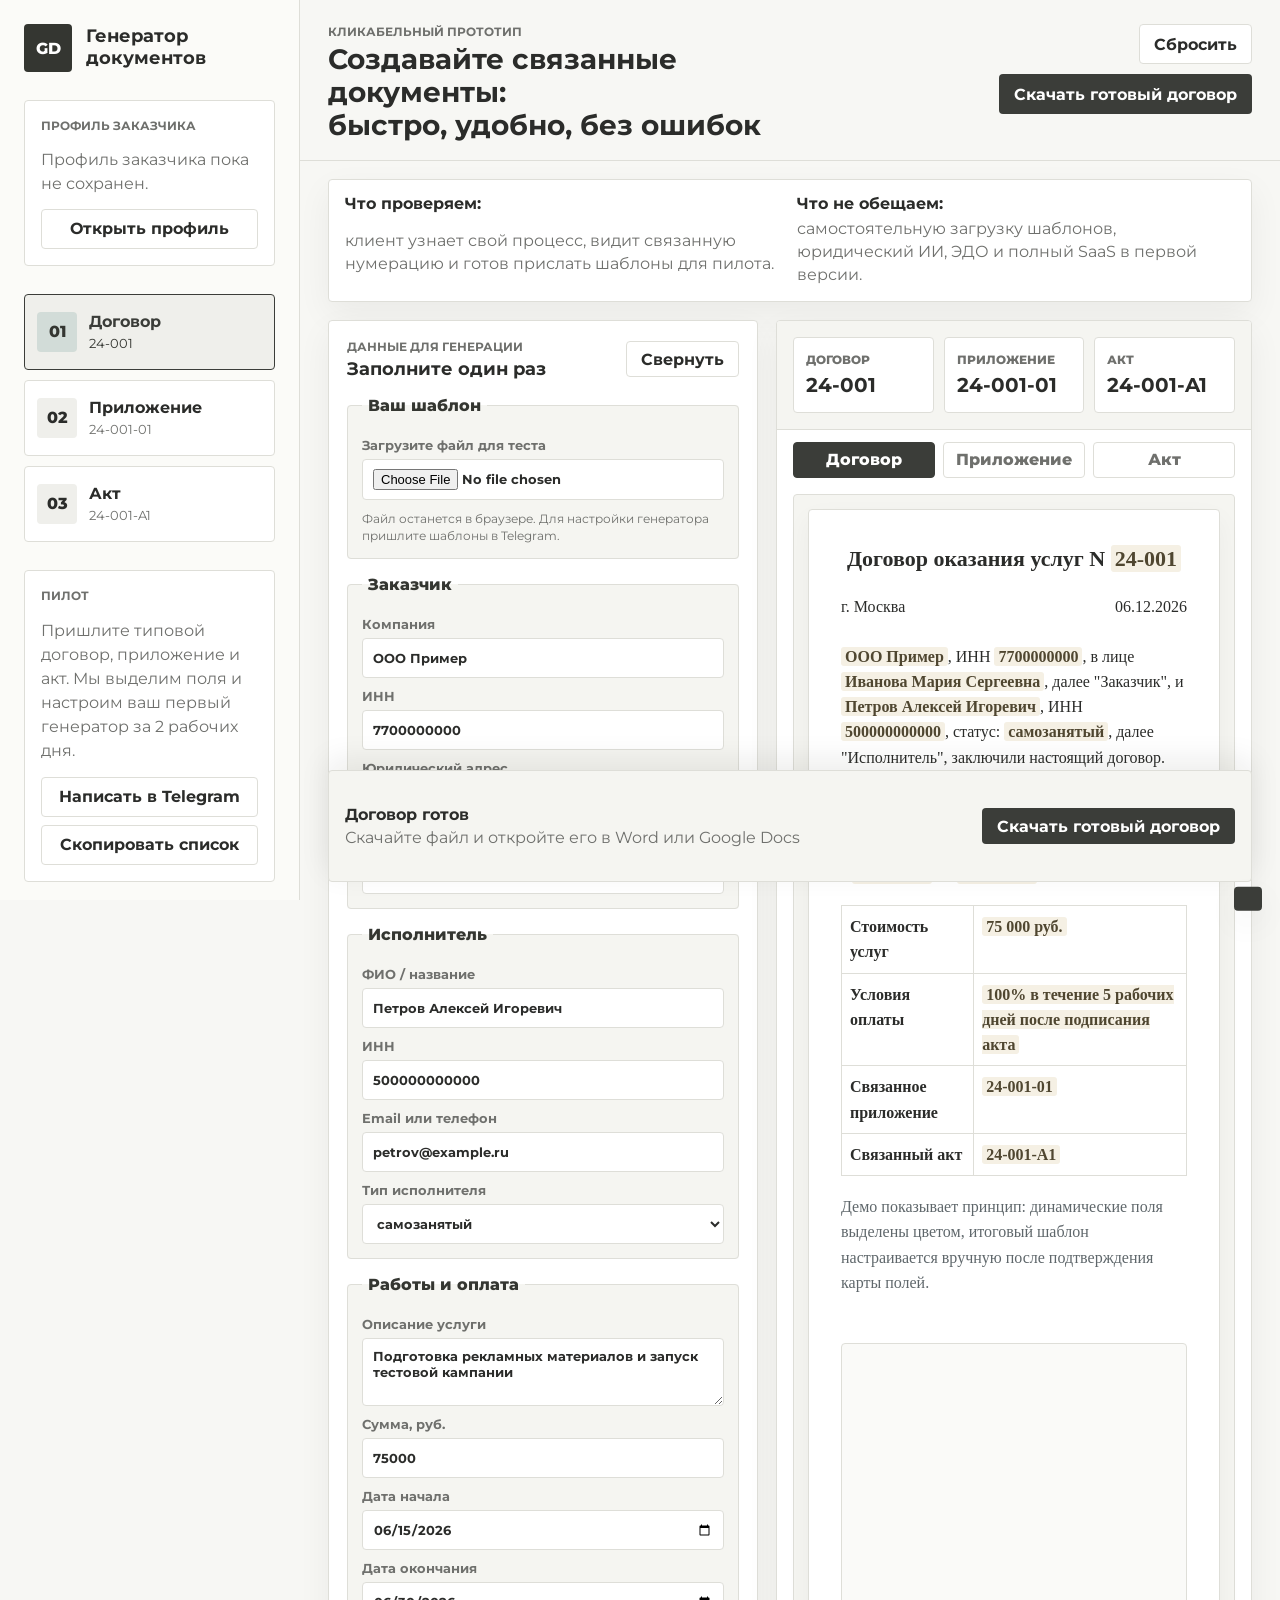
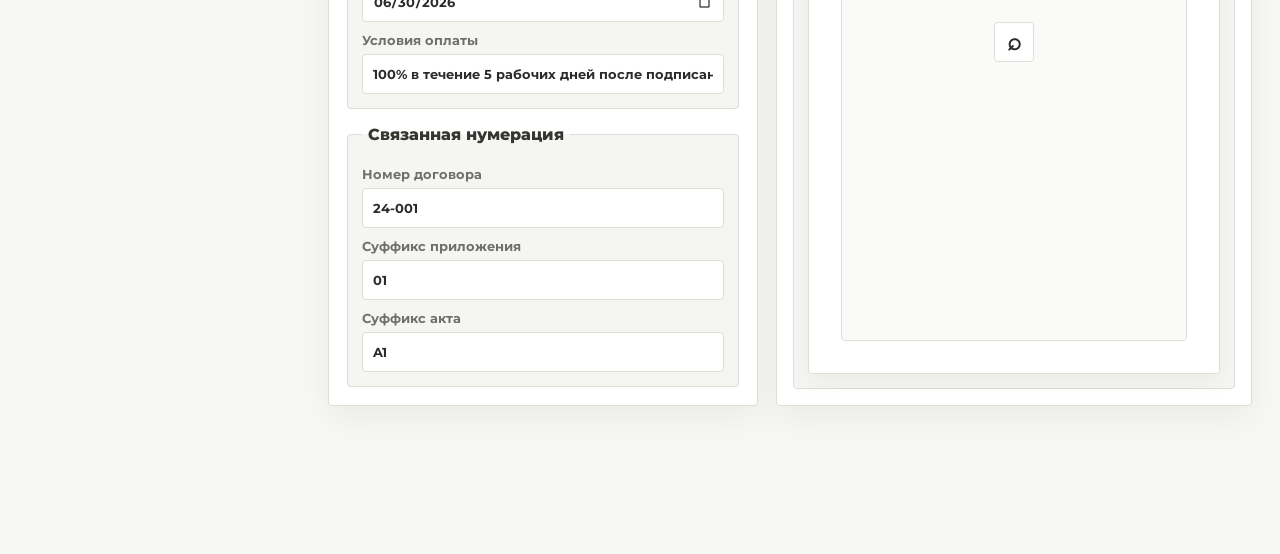
==== ru/index.html @ 4a8e48b6 "Publish DocGen demo" ====
<!doctype html>
<html lang="ru">
  <head>
    <meta charset="UTF-8" />
    <meta name="viewport" content="width=device-width, initial-scale=1.0" />
    <title>Генератор документов</title>
    <link rel="stylesheet" href="./styles.css" />
  </head>
  <body>
    <div class="app-shell">
      <aside class="sidebar" aria-label="Пакет документов">
        <div class="brand">
          <div class="brand-mark">GD</div>
          <div>
            <h1>Генератор документов</h1>
          </div>
        </div>

        <section class="customer-profile-box" aria-label="Профиль заказчика">
          <p class="eyebrow">Профиль заказчика</p>
          <p id="customerProfileStatus">
            <span class="profile-status-label">Профиль заказчика пока не сохранен.</span>
            <span class="profile-status-company"></span>
          </p>
          <button class="secondary-action" id="openCustomerProfileButton" type="button">Открыть профиль</button>
        </section>

        <nav class="package-list" aria-label="Документы пакета">
          <button class="package-item active" data-tab="contract" type="button">
            <span class="doc-icon">01</span>
            <span>
              <strong>Договор</strong>
              <small id="navContractNumber">24-001</small>
            </span>
          </button>
          <button class="package-item" data-tab="sow" type="button">
            <span class="doc-icon">02</span>
            <span>
              <strong>Приложение</strong>
              <small id="navSowNumber">24-001-01</small>
            </span>
          </button>
          <button class="package-item" data-tab="act" type="button">
            <span class="doc-icon">03</span>
            <span>
              <strong>Акт</strong>
              <small id="navActNumber">24-001-A1</small>
            </span>
          </button>
        </nav>

        <section class="pilot-box" aria-label="Следующий шаг">
          <p class="eyebrow">Пилот</p>
          <p>Пришлите типовой договор, приложение и акт. Мы выделим поля и настроим ваш первый генератор за 2 рабочих дня.</p>
          <div class="pilot-actions">
            <a class="secondary-action" href="https://t.me/dphnll" target="_blank" rel="noreferrer">Написать в Telegram</a>
            <button class="secondary-action" id="copyChecklistButton" type="button">Скопировать список</button>
          </div>
        </section>
      </aside>

      <main class="workspace">
        <header class="topbar">
          <div>
            <p class="eyebrow">Кликабельный прототип</p>
            <h2>Создавайте связанные документы:<br />быстро, удобно, без ошибок</h2>
          </div>
          <div class="topbar-actions">
            <button class="ghost-action" id="resetButton" type="button">Сбросить</button>
            <button class="primary-action" id="downloadButton" type="button">Скачать готовый документ</button>
          </div>
        </header>

        <section class="intro-band" aria-label="Суть предложения">
          <div>
            <strong>Что проверяем:</strong>
            <span>клиент узнает свой процесс, видит связанную нумерацию и готов прислать шаблоны для пилота.</span>
          </div>
          <div>
            <strong>Что не обещаем:</strong>
            <span>самостоятельную загрузку шаблонов, юридический ИИ, ЭДО и полный SaaS в первой версии.</span>
          </div>
        </section>

        <div class="content-grid">
          <section class="form-panel" aria-label="Форма генерации">
            <div class="panel-heading">
              <div>
                <p class="eyebrow">Данные для генерации</p>
                <h3>Заполните один раз</h3>
              </div>
              <button class="ghost-action compact form-toggle" id="formToggleButton" type="button" aria-expanded="true">Свернуть</button>
            </div>

            <form id="docForm">
              <fieldset>
                <legend>Ваш шаблон</legend>
                <label>
                  Загрузите файл для теста
                  <input id="templateUpload" type="file" accept=".doc,.docx,.pdf,.txt,.html" />
                </label>
                <p class="upload-note" id="templateUploadStatus">Файл останется в браузере. Для настройки генератора пришлите шаблоны в Telegram.</p>
              </fieldset>

              <fieldset>
                <legend>Заказчик</legend>
                <label>
                  Компания
                  <input name="customerName" value="ООО Пример" />
                </label>
                <label>
                  ИНН
                  <input name="customerInn" value="7700000000" />
                </label>
                <label>
                  Юридический адрес
                  <input name="customerAddress" value="Москва, ул. Новая, д. 12" />
                </label>
                <label>
                  Подписант
                  <input name="customerSigner" value="Иванова Мария Сергеевна" />
                </label>
              </fieldset>

              <fieldset>
                <legend>Исполнитель</legend>
                <label>
                  ФИО / название
                  <input name="contractorName" value="Петров Алексей Игоревич" />
                </label>
                <label>
                  ИНН
                  <input name="contractorInn" value="500000000000" />
                </label>
                <label>
                  Email или телефон
                  <input name="contractorContact" value="petrov@example.ru" />
                </label>
                <label>
                  Тип исполнителя
                  <select name="contractorType">
                    <option value="самозанятый">самозанятый</option>
                    <option value="ИП">ИП</option>
                    <option value="юрлицо">юрлицо</option>
                  </select>
                </label>
              </fieldset>

              <fieldset>
                <legend>Работы и оплата</legend>
                <label>
                  Описание услуги
                  <textarea name="serviceDescription" rows="3">Подготовка рекламных материалов и запуск тестовой кампании</textarea>
                </label>
                <label>
                  Сумма, руб.
                  <input name="amount" value="75000" inputmode="numeric" />
                </label>
                <label>
                  Дата начала
                  <input name="startDate" type="date" value="2026-06-15" />
                </label>
                <label>
                  Дата окончания
                  <input name="endDate" type="date" value="2026-06-30" />
                </label>
                <label>
                  Условия оплаты
                  <input name="paymentTerms" value="100% в течение 5 рабочих дней после подписания акта" />
                </label>
              </fieldset>

              <fieldset>
                <legend>Связанная нумерация</legend>
                <label>
                  Номер договора
                  <input name="contractNumber" value="24-001" />
                </label>
                <label>
                  Суффикс приложения
                  <input name="sowSuffix" value="01" />
                </label>
                <label>
                  Суффикс акта
                  <input name="actSuffix" value="A1" />
                </label>
              </fieldset>
            </form>
          </section>

          <section class="preview-panel" aria-label="Просмотр документов">
            <div class="linked-numbers" aria-label="Связанные номера">
              <div>
                <span>Договор</span>
                <strong id="contractNumberView">24-001</strong>
              </div>
              <div>
                <span>Приложение</span>
                <strong id="sowNumberView">24-001-01</strong>
              </div>
              <div>
                <span>Акт</span>
                <strong id="actNumberView">24-001-A1</strong>
              </div>
            </div>

            <div class="tabs" role="tablist" aria-label="Просмотр документов">
              <button class="tab active" data-tab="contract" type="button">Договор</button>
              <button class="tab" data-tab="sow" type="button">Приложение</button>
              <button class="tab" data-tab="act" type="button">Акт</button>
            </div>

            <div class="preview-frame" aria-label="Область просмотра">
              <article class="document-preview">
                <div class="document-content" id="documentPreview" aria-live="polite"></div>
                <section class="dynamic-preview-surface" aria-label="Динамический просмотр">
                  <button class="icon-action dynamic-zoom-action" id="zoomButton" type="button" aria-label="Увеличить документ" title="Увеличить документ">
                    <span aria-hidden="true">⌕</span>
                  </button>
                </section>
              </article>
            </div>

            <div class="download-strip">
              <div>
                <strong id="downloadTitle">Договор готов</strong>
                <span id="downloadMeta">Скачайте файл и откройте его в Word или Google Docs</span>
              </div>
              <button class="primary-action compact" id="downloadButtonBottom" type="button">Скачать готовый договор</button>
            </div>
          </section>
        </div>
      </main>
    </div>

    <div class="preview-modal" id="previewModal" aria-hidden="true">
      <div class="preview-modal__backdrop" id="previewModalBackdrop"></div>
      <section class="preview-modal__dialog" role="dialog" aria-modal="true" aria-labelledby="previewModalTitle">
        <header class="preview-modal__header">
          <div>
            <p class="eyebrow">Просмотр документа</p>
            <h3 id="previewModalTitle">Договор</h3>
          </div>
          <button class="icon-action" id="closeZoomButton" type="button" aria-label="Закрыть просмотр" title="Закрыть просмотр">
            <span aria-hidden="true">×</span>
          </button>
        </header>
        <article class="document-preview document-preview--zoomed" id="zoomedPreview"></article>
      </section>
    </div>

    <div class="profile-modal" id="customerProfileModal" aria-hidden="true">
      <div class="profile-modal__backdrop" id="customerProfileBackdrop"></div>
      <section class="profile-modal__dialog" role="dialog" aria-modal="true" aria-labelledby="customerProfileModalTitle">
        <header class="profile-modal__header">
          <div>
            <p class="eyebrow">Профиль заказчика</p>
            <h3 id="customerProfileModalTitle">Реквизиты для автоподстановки</h3>
          </div>
          <button class="icon-action" id="closeCustomerProfileButton" type="button" aria-label="Закрыть профиль" title="Закрыть профиль">
            <span aria-hidden="true">×</span>
          </button>
        </header>

        <form class="profile-modal__body" id="customerProfileForm">
          <label>
            Компания
            <input name="customerName" value="" />
          </label>
          <label>
            ИНН
            <input name="customerInn" value="" />
          </label>
          <label>
            ОГРН
            <input name="customerOgrn" value="" />
          </label>
          <label>
            Юридический адрес
            <input name="customerAddress" value="" />
          </label>
          <label>
            Подписант
            <input name="customerSigner" value="" />
          </label>
          <label>
            Должность подписанта
            <input name="customerSignerRole" value="" />
          </label>
          <label>
            Основание полномочий
            <input name="customerSignerBasis" value="" placeholder="Устав / доверенность / приказ" />
          </label>
          <label>
            Email или телефон
            <input name="customerContact" value="" />
          </label>
          <label class="profile-modal__wide">
            Банковские реквизиты
            <textarea name="customerBankDetails" rows="4"></textarea>
          </label>
        </form>

        <footer class="profile-modal__footer">
          <button class="ghost-action" id="newCustomerProfileButton" type="button">Создать с нуля</button>
          <button class="ghost-action" id="clearCustomerProfileButton" type="button">Очистить сохраненный</button>
          <button class="primary-action" id="saveCustomerProfileButton" type="button">Сохранить и подставить</button>
        </footer>
      </section>
    </div>

    <div class="toast" id="toast" role="status" aria-live="polite"></div>
    <script src="./app.js"></script>
  </body>
</html>
---- ru/styles.css ----
@import url("https://fonts.googleapis.com/css2?family=Montserrat:wght@400;500;600;700;800&display=swap");

:root {
  font-family: Montserrat, "Segoe UI", Arial, sans-serif;
}

:root {
  --bg: #f7f7f4;
  --panel: #ffffff;
  --ink: #2b2c2a;
  --muted: #6f706d;
  --line: #deded8;
  --accent: #3b3d39;
  --accent-strong: #343631;
  --accent-mid: #8d8e89;
  --accent-herbal: #d9dad3;
  --accent-soft: #efefeb;
  --accent-pale: #fafaf8;
  --accent-aqua: #f5f5f1;
  --amber: #7b6b45;
  --amber-soft: #f5f0e4;
  --blue: #2b2c2a;
  --blue-soft: #efefeb;
  --shadow: 0 12px 34px rgba(20, 20, 18, 0.055);
}

* {
  box-sizing: border-box;
}

body {
  margin: 0;
  min-width: 320px;
  background: var(--bg);
  color: var(--ink);
  font-family: Montserrat, "Segoe UI", Arial, sans-serif;
  letter-spacing: 0;
}

button,
input,
select,
textarea {
  font: inherit;
}

a {
  color: inherit;
  text-decoration: none;
}

button {
  cursor: pointer;
}

.app-shell {
  min-height: 100vh;
  display: grid;
  grid-template-columns: 300px minmax(0, 1fr);
}

.sidebar {
  position: sticky;
  top: 0;
  min-height: 100vh;
  height: 100vh;
  padding: 24px;
  border-right: 1px solid var(--line);
  background: #fbfbf8;
  color: var(--ink);
  display: flex;
  flex-direction: column;
  gap: 28px;
  overflow-y: auto;
}

.brand {
  display: grid;
  grid-template-columns: 48px minmax(0, 1fr);
  gap: 14px;
  align-items: center;
}

.brand-mark {
  width: 48px;
  height: 48px;
  display: grid;
  place-items: center;
  border-radius: 4px;
  background: var(--accent-strong);
  color: #ffffff;
  font-weight: 800;
}

.eyebrow {
  margin: 0 0 4px;
  color: var(--muted);
  font-size: 12px;
  font-weight: 700;
  text-transform: uppercase;
}

.sidebar .eyebrow {
  color: var(--muted);
}

h1,
h2,
h3,
p {
  margin-top: 0;
}

h1 {
  margin-bottom: 0;
  font-size: 18px;
  line-height: 1.2;
}

h2 {
  max-width: 760px;
  margin-bottom: 0;
  font-size: 28px;
  line-height: 1.18;
}

h3 {
  margin-bottom: 0;
  font-size: 18px;
}

.package-list {
  display: grid;
  gap: 10px;
}

.customer-profile-box {
  padding: 16px;
  border: 1px solid var(--line);
  border-radius: 4px;
  background: #ffffff;
  color: var(--ink);
}

.customer-profile-box p {
  margin-bottom: 14px;
  color: var(--muted);
  line-height: 1.45;
}

.package-item {
  min-height: 76px;
  padding: 12px;
  border: 1px solid var(--line);
  border-radius: 4px;
  background: #ffffff;
  color: var(--ink);
  display: grid;
  grid-template-columns: 40px minmax(0, 1fr);
  gap: 12px;
  text-align: left;
  align-items: center;
}

.package-item.active {
  border-color: var(--accent);
  background: var(--accent-soft);
  color: var(--accent);
}

.package-item.active small {
  color: var(--accent-strong);
}

.package-item.active .doc-icon {
  background: rgba(0, 83, 77, 0.12);
  color: var(--accent-strong);
}

.package-item strong,
.package-item small {
  display: block;
}

.package-item small {
  margin-top: 4px;
  color: var(--muted);
}

.doc-icon {
  width: 40px;
  height: 40px;
  display: grid;
  place-items: center;
  border-radius: 4px;
  background: var(--accent-soft);
  font-weight: 800;
}

.pilot-box {
  margin-top: auto;
  padding: 16px;
  border: 1px solid var(--line);
  border-radius: 4px;
  background: #ffffff;
  box-shadow: none;
}

.pilot-box p {
  margin-bottom: 14px;
  color: var(--muted);
  line-height: 1.5;
}

.pilot-actions {
  display: grid;
  gap: 8px;
}

.workspace {
  padding: 28px 28px 148px;
}

.topbar {
  position: sticky;
  top: 0;
  z-index: 9;
  margin: -28px -28px 18px;
  padding: 24px 28px 18px;
  background: rgba(247, 247, 244, 0.96);
  border-bottom: 1px solid var(--line);
  backdrop-filter: blur(10px);
  display: flex;
  justify-content: space-between;
  align-items: flex-start;
  gap: 20px;
}

.topbar-actions {
  display: flex;
  gap: 10px;
  flex-wrap: wrap;
  justify-content: flex-end;
}

.primary-action,
.secondary-action,
.ghost-action {
  min-height: 40px;
  padding: 0 14px;
  border-radius: 4px;
  border: 1px solid transparent;
  font-weight: 700;
  white-space: nowrap;
}

a.secondary-action {
  display: grid;
  place-items: center;
}

.primary-action {
  background: var(--accent);
  color: #fff;
}

.primary-action:hover {
  background: var(--accent-strong);
}

.secondary-action {
  width: 100%;
  border-color: var(--line);
  background: #ffffff;
  color: var(--ink);
}

.ghost-action {
  border-color: var(--line);
  background: #fff;
  color: var(--ink);
}

.compact {
  min-height: 36px;
}

.intro-band {
  margin-bottom: 18px;
  padding: 14px 16px;
  border: 1px solid var(--line);
  border-radius: 4px;
  background: #ffffff;
  display: grid;
  grid-template-columns: repeat(2, minmax(0, 1fr));
  gap: 14px;
  box-shadow: var(--shadow);
}

.intro-band div {
  display: grid;
  gap: 4px;
}

.intro-band span {
  color: var(--muted);
  line-height: 1.45;
}

.content-grid {
  display: grid;
  grid-template-columns: minmax(360px, 430px) minmax(0, 1fr);
  gap: 18px;
  align-items: stretch;
}

.form-panel,
.preview-panel {
  border: 1px solid var(--line);
  border-radius: 4px;
  background: var(--panel);
  box-shadow: var(--shadow);
}

.form-panel {
  padding: 18px;
}

.panel-heading {
  margin-bottom: 16px;
  display: flex;
  justify-content: space-between;
  gap: 12px;
  align-items: center;
}

.form-panel.form-collapsed form {
  display: none;
}

form {
  display: grid;
  gap: 16px;
}

fieldset {
  min-width: 0;
  margin: 0;
  padding: 14px;
  border: 1px solid var(--line);
  border-radius: 4px;
  background: var(--accent-aqua);
  display: grid;
  gap: 10px;
}

legend {
  padding: 0 6px;
  margin-bottom: 8px;
  color: var(--accent-strong);
  font-weight: 800;
}

label {
  display: grid;
  gap: 6px;
  color: var(--muted);
  font-size: 13px;
  font-weight: 700;
}

input,
select,
textarea {
  width: 100%;
  min-height: 40px;
  border: 1px solid var(--line);
  border-radius: 4px;
  background: #fff;
  color: var(--ink);
  padding: 9px 10px;
  outline: none;
}

textarea {
  resize: vertical;
}

.upload-note {
  margin-bottom: 0;
  color: var(--muted);
  font-size: 12px;
  line-height: 1.45;
}

input:focus,
select:focus,
textarea:focus {
  border-color: var(--accent);
  box-shadow: 0 0 0 3px rgba(20, 20, 18, 0.08);
}

.preview-panel {
  overflow: hidden;
  min-height: calc(100vh - 178px);
  display: flex;
  flex-direction: column;
  background: #fff;
}

.linked-numbers {
  padding: 16px;
  display: grid;
  grid-template-columns: repeat(3, minmax(0, 1fr));
  gap: 10px;
  background: var(--accent-aqua);
  border-bottom: 1px solid var(--line);
}

.linked-numbers div {
  min-height: 76px;
  padding: 12px;
  border: 1px solid var(--line);
  border-radius: 4px;
  background: #ffffff;
  display: grid;
  align-content: center;
  gap: 6px;
}

.linked-numbers span {
  color: var(--muted);
  font-size: 12px;
  font-weight: 800;
  text-transform: uppercase;
}

.linked-numbers strong {
  font-size: 20px;
  overflow-wrap: anywhere;
}

.tabs {
  padding: 12px 16px 0;
  display: grid;
  grid-template-columns: repeat(3, minmax(0, 1fr));
  gap: 8px;
}

.tab {
  min-height: 36px;
  padding: 0 12px;
  border: 1px solid var(--line);
  border-radius: 4px;
  background: #fff;
  color: var(--muted);
  font-weight: 800;
}

.tab.active {
  border-color: var(--accent);
  background: var(--accent);
  color: #ffffff;
}

.preview-frame {
  margin: 16px;
  min-height: 620px;
  flex: 1;
  padding: 14px;
  border: 1px solid var(--line);
  border-radius: 4px;
  background: var(--accent-aqua);
  display: flex;
}

.document-preview {
  flex: 1;
  padding: 32px;
  border: 1px solid var(--line);
  border-radius: 4px;
  background: #fff;
  color: #2b2c2a;
  display: flex;
  flex-direction: column;
  font-family: "Times New Roman", Times, serif;
  line-height: 1.58;
  box-shadow: 0 10px 26px rgba(20, 20, 18, 0.045);
}

.document-content {
  min-width: 0;
}

.document-preview h3 {
  margin: 0 0 18px;
  text-align: center;
  font-size: 22px;
}

.document-preview .doc-meta {
  display: flex;
  justify-content: space-between;
  gap: 18px;
  margin-bottom: 24px;
}

.document-preview .muted-line {
  color: #5f676b;
}

.document-preview table {
  width: 100%;
  border-collapse: collapse;
  margin: 18px 0;
}

.document-preview th,
.document-preview td {
  border: 1px solid var(--line);
  padding: 8px;
  text-align: left;
  vertical-align: top;
}

.field-token {
  background: var(--amber-soft);
  color: #4f4630;
  border-radius: 3px;
  padding: 1px 4px;
  font-weight: 700;
}

.dynamic-preview-surface {
  min-height: 300px;
  flex: 1;
  margin-top: 32px;
  border: 1px solid var(--line);
  border-radius: 4px;
  background: var(--accent-pale);
  display: grid;
  place-items: center;
}

.dynamic-zoom-action {
  width: 52px;
  height: 52px;
  font-size: 28px;
}

.download-strip {
  min-height: 112px;
  margin: 0;
  position: fixed;
  right: 28px;
  bottom: 18px;
  left: 328px;
  z-index: 18;
  padding: 16px;
  border: 1px solid var(--line);
  border-radius: 4px;
  display: grid;
  grid-template-columns: minmax(0, 1fr) auto;
  gap: 14px;
  align-items: center;
  background: var(--accent-aqua);
  box-shadow: 0 -10px 30px rgba(20, 20, 18, 0.08);
}

.icon-action {
  width: 40px;
  height: 40px;
  padding: 0;
  border: 1px solid var(--line);
  border-radius: 4px;
  background: #fff;
  color: var(--ink);
  display: grid;
  place-items: center;
  font-size: 24px;
  font-weight: 800;
  line-height: 1;
}

.icon-action:hover {
  border-color: var(--accent);
  color: var(--accent);
}

.download-strip strong,
.download-strip span {
  display: block;
}

.download-strip span {
  margin-top: 4px;
  color: var(--muted);
}

.download-strip > .primary-action {
  justify-self: end;
}

.toast {
  position: fixed;
  right: 18px;
  bottom: 18px;
  max-width: 360px;
  padding: 12px 14px;
  border-radius: 4px;
  background: var(--accent);
  color: #fff;
  box-shadow: var(--shadow);
  transform: translateY(120%);
  transition: transform 160ms ease;
  z-index: 20;
}

.toast.visible {
  transform: translateY(0);
}

.preview-modal {
  position: fixed;
  inset: 0;
  z-index: 50;
  display: none;
  padding: 28px;
}

.profile-modal {
  position: fixed;
  inset: 0;
  z-index: 50;
  display: none;
  padding: 28px;
}

.preview-modal.open {
  display: grid;
  place-items: center;
}

.profile-modal.open {
  display: grid;
  place-items: center;
}

.preview-modal__backdrop {
  position: absolute;
  inset: 0;
  background: rgba(20, 20, 18, 0.5);
}

.profile-modal__backdrop {
  position: absolute;
  inset: 0;
  background: rgba(20, 20, 18, 0.5);
}

.preview-modal__dialog {
  position: relative;
  width: min(980px, calc(100vw - 56px));
  max-height: calc(100vh - 56px);
  border-radius: 4px;
  background: var(--panel);
  box-shadow: 0 28px 80px rgba(0, 0, 0, 0.22);
  overflow: hidden;
  display: grid;
  grid-template-rows: auto minmax(0, 1fr);
}

.profile-modal__dialog {
  position: relative;
  width: min(820px, calc(100vw - 56px));
  max-height: calc(100vh - 56px);
  border-radius: 4px;
  background: var(--panel);
  box-shadow: 0 28px 80px rgba(0, 0, 0, 0.22);
  overflow: hidden;
  display: grid;
  grid-template-rows: auto minmax(0, 1fr) auto;
}

.preview-modal__header {
  min-height: 72px;
  padding: 14px 18px;
  border-bottom: 1px solid var(--line);
  display: flex;
  justify-content: space-between;
  gap: 18px;
  align-items: center;
  background: var(--accent-aqua);
}

.profile-modal__header {
  min-height: 72px;
  padding: 14px 18px;
  border-bottom: 1px solid var(--line);
  display: flex;
  justify-content: space-between;
  gap: 18px;
  align-items: center;
  background: var(--accent-aqua);
}

.preview-modal__header h3 {
  margin: 0;
}

.profile-modal__header h3 {
  margin: 0;
}

.profile-modal__body {
  padding: 18px;
  overflow: auto;
  display: grid;
  grid-template-columns: repeat(2, minmax(0, 1fr));
  gap: 14px;
}

.profile-modal__wide {
  grid-column: 1 / -1;
}

.profile-modal__footer {
  padding: 14px 18px;
  border-top: 1px solid var(--line);
  display: flex;
  justify-content: flex-end;
  gap: 10px;
  background: var(--accent-aqua);
}

.document-preview--zoomed {
  margin: 0;
  min-height: 0;
  max-height: calc(100vh - 128px);
  overflow: auto;
  border: 0;
  border-radius: 0;
  padding: 44px;
  font-size: 18px;
}

@media (max-width: 1100px) {
  .app-shell {
    grid-template-columns: 1fr;
  }

  .sidebar {
    position: static;
    min-height: auto;
    height: auto;
    padding: 18px;
    gap: 16px;
    overflow: visible;
  }

  .brand {
    grid-template-columns: 40px minmax(0, 1fr);
  }

  .brand-mark {
    width: 40px;
    height: 40px;
  }

  .customer-profile-box,
  .pilot-box {
    padding: 12px;
  }

  .package-list {
    grid-template-columns: repeat(3, minmax(0, 1fr));
  }

  .package-item {
    min-height: 64px;
    grid-template-columns: 32px minmax(0, 1fr);
    gap: 8px;
    padding: 10px;
  }

  .doc-icon {
    width: 32px;
    height: 32px;
    font-size: 12px;
  }

  .pilot-box {
    margin-top: 0;
    box-shadow: none;
  }

  .topbar {
    position: static;
    margin: -28px -28px 18px;
  }

  .download-strip {
    right: 18px;
    left: 18px;
  }

  .content-grid {
    grid-template-columns: 1fr;
  }
}

@media (max-width: 760px) {
  .app-shell {
    padding-top: 0;
    padding-bottom: 132px;
  }

  .workspace,
  .sidebar {
    padding: 16px;
  }

  .sidebar {
    padding-top: 80px;
  }

  .customer-profile-box {
    position: fixed;
    top: 0;
    right: 0;
    left: 0;
    z-index: 40;
    min-height: 64px;
    padding: 10px 12px;
    border-width: 0 0 1px;
    border-radius: 0;
    display: grid;
    grid-template-columns: minmax(0, 1fr) auto;
    gap: 12px;
    align-items: center;
    background: #ffffff;
    color: var(--ink);
    box-shadow: 0 10px 28px rgba(20, 20, 18, 0.08);
  }

  .customer-profile-box .eyebrow {
    display: none;
  }

  .customer-profile-box p {
    margin: 0;
    font-size: 13px;
    line-height: 1.25;
    overflow-wrap: anywhere;
  }

  .profile-status-label {
    display: block;
    color: var(--muted);
  }

  .profile-status-company {
    display: block;
    color: var(--ink);
    font-weight: 700;
    overflow-wrap: normal;
  }

  .customer-profile-box .secondary-action {
    width: auto;
    min-height: 36px;
    padding: 0 12px;
    border-color: var(--accent);
    background: var(--accent);
    color: #ffffff;
  }

  .topbar {
    margin: -16px -16px 16px;
    padding: 16px;
    display: grid;
  }

  h2 {
    font-size: 22px;
  }

  h1 {
    font-size: 16px;
  }

  .package-list {
    grid-template-columns: repeat(3, minmax(0, 1fr));
    gap: 8px;
  }

  .package-item {
    min-height: 44px;
    padding: 8px;
    display: grid;
    grid-template-columns: 1fr;
    justify-items: center;
    text-align: center;
  }

  .package-item .doc-icon,
  .package-item small {
    display: none;
  }

  .package-item strong {
    font-size: 12px;
    line-height: 1.15;
  }

  .pilot-box p,
  .customer-profile-box p {
    margin-bottom: 10px;
  }

  .intro-band {
    padding: 12px;
  }

  .download-strip {
    display: grid;
    grid-template-columns: 1fr;
    min-height: auto;
    margin: 0;
    padding: 12px;
    position: fixed;
    right: 0;
    bottom: 0;
    left: 0;
    z-index: 18;
    border-width: 1px 0 0;
    border-radius: 4px 4px 0 0;
    box-shadow: 0 -12px 28px rgba(20, 20, 18, 0.1);
  }

  .topbar-actions {
    justify-content: stretch;
  }

  .topbar-actions button,
  .download-strip button {
    width: 100%;
  }

  .intro-band,
  .linked-numbers {
    grid-template-columns: 1fr;
  }

  .document-preview {
    padding: 18px;
    min-height: auto;
  }

  .preview-frame {
    margin: 12px;
    padding: 10px;
    min-height: 420px;
  }

  .dynamic-preview-surface {
    min-height: 180px;
    margin-top: 20px;
  }

  .preview-panel {
    min-height: auto;
  }

  .panel-heading {
    align-items: center;
  }

  .form-toggle {
    display: inline-flex;
    align-items: center;
  }

  .document-preview .doc-meta {
    display: grid;
  }

  .preview-modal,
  .profile-modal {
    padding: 12px;
  }

  .preview-modal__dialog,
  .profile-modal__dialog {
    width: calc(100vw - 24px);
    max-height: calc(100vh - 24px);
  }

  .profile-modal__body {
    grid-template-columns: 1fr;
  }

  .profile-modal__footer {
    display: grid;
  }

  .document-preview--zoomed {
    max-height: calc(100vh - 96px);
    padding: 22px;
    font-size: 16px;
  }
}
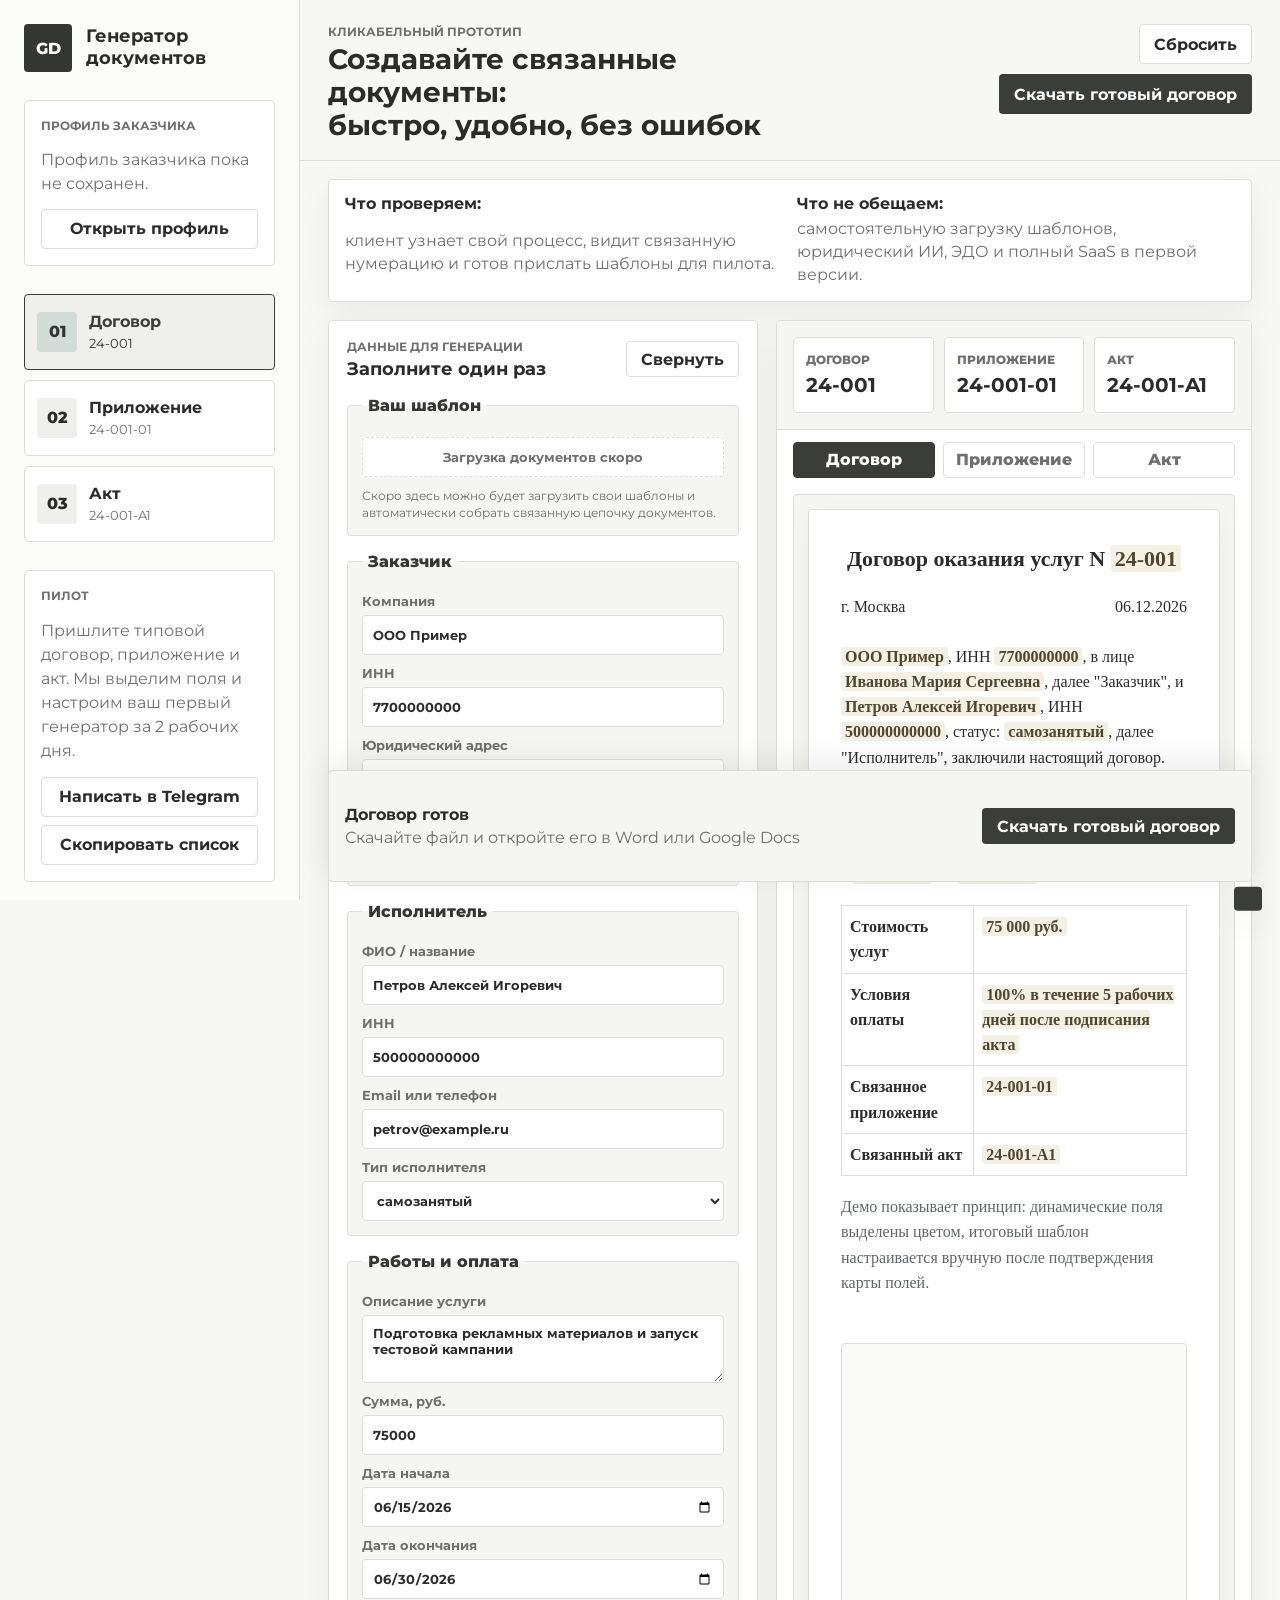
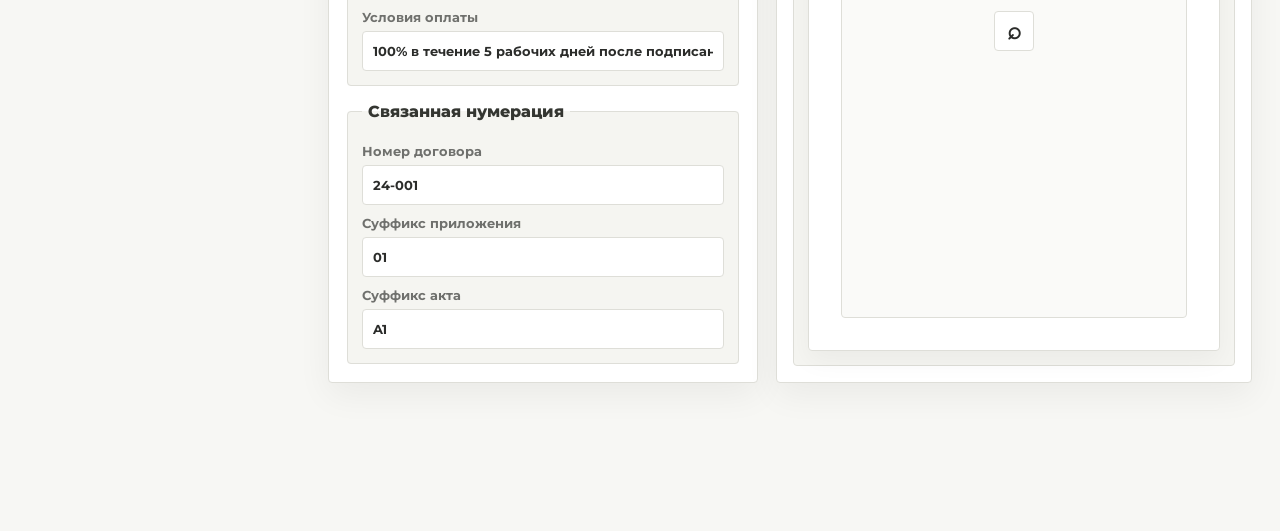
==== commit 3dccffed: "Show template upload as coming soon" ====
--- a/ru/index.html
+++ b/ru/index.html
@@ -95,11 +95,8 @@
             <form id="docForm">
               <fieldset>
                 <legend>Ваш шаблон</legend>
-                <label>
-                  Загрузите файл для теста
-                  <input id="templateUpload" type="file" accept=".doc,.docx,.pdf,.txt,.html" />
-                </label>
-                <p class="upload-note" id="templateUploadStatus">Файл останется в браузере. Для настройки генератора пришлите шаблоны в Telegram.</p>
+                <div class="coming-soon-control" aria-disabled="true">Загрузка документов скоро</div>
+                <p class="upload-note">Скоро здесь можно будет загрузить свои шаблоны и автоматически собрать связанную цепочку документов.</p>
               </fieldset>
 
               <fieldset>
--- a/ru/styles.css
+++ b/ru/styles.css
@@ -393,6 +393,20 @@
   line-height: 1.45;
 }
 
+.coming-soon-control {
+  min-height: 40px;
+  padding: 10px 12px;
+  border: 1px dashed var(--line);
+  border-radius: 4px;
+  background: #ffffff;
+  color: var(--muted);
+  display: grid;
+  place-items: center;
+  font-size: 13px;
+  font-weight: 700;
+  cursor: not-allowed;
+}
+
 input:focus,
 select:focus,
 textarea:focus {
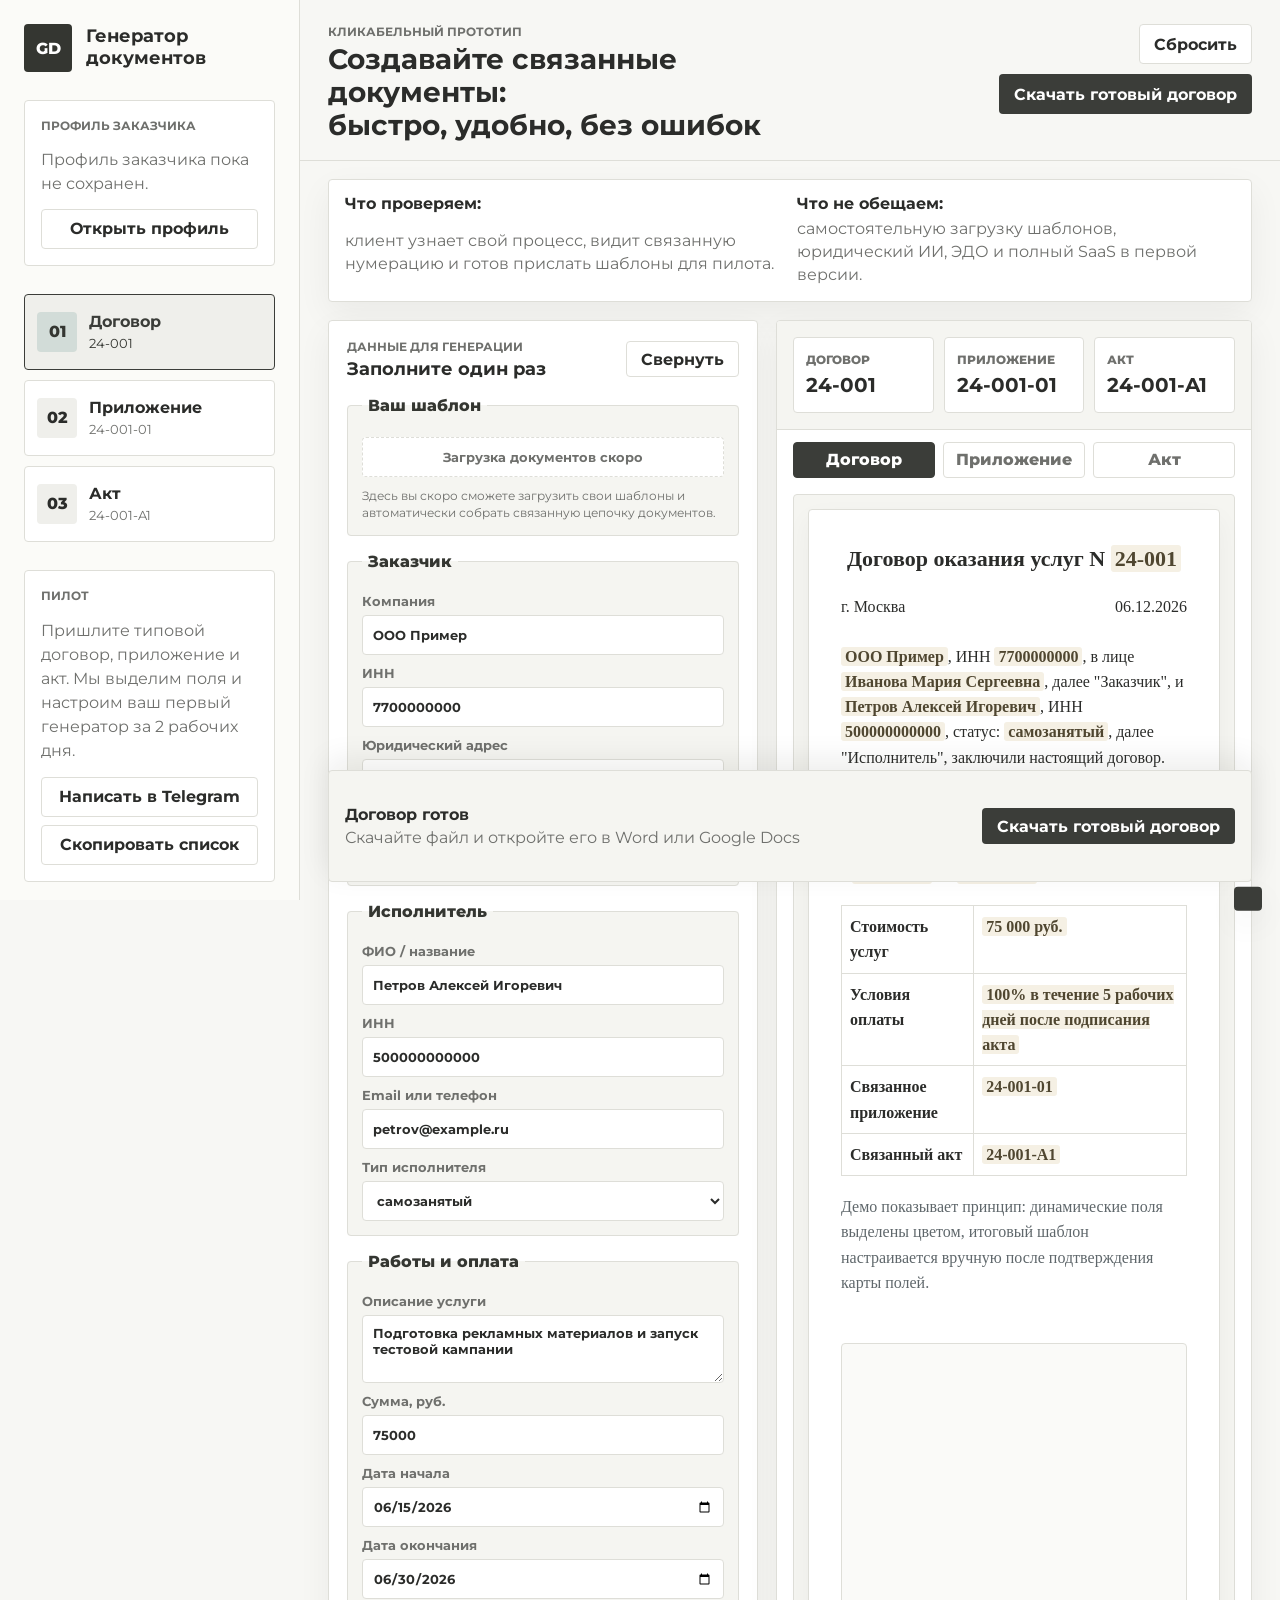
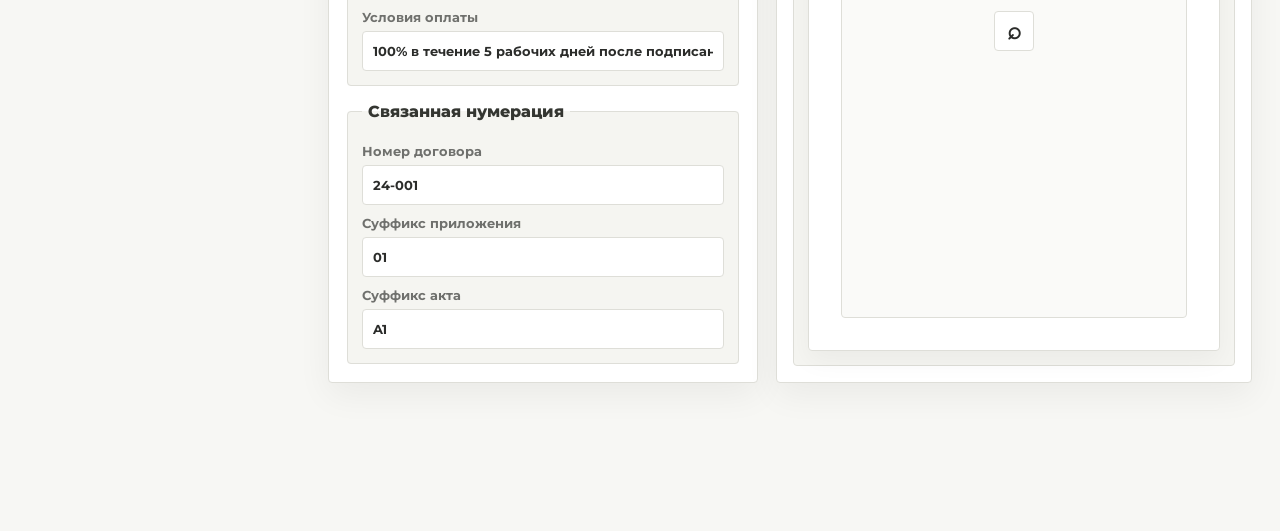
==== commit dbabc80c: "Refine upload coming soon copy" ====
--- a/ru/index.html
+++ b/ru/index.html
@@ -96,7 +96,7 @@
               <fieldset>
                 <legend>Ваш шаблон</legend>
                 <div class="coming-soon-control" aria-disabled="true">Загрузка документов скоро</div>
-                <p class="upload-note">Скоро здесь можно будет загрузить свои шаблоны и автоматически собрать связанную цепочку документов.</p>
+                <p class="upload-note">Здесь вы скоро сможете загрузить свои шаблоны и автоматически собрать связанную цепочку документов.</p>
               </fieldset>
 
               <fieldset>
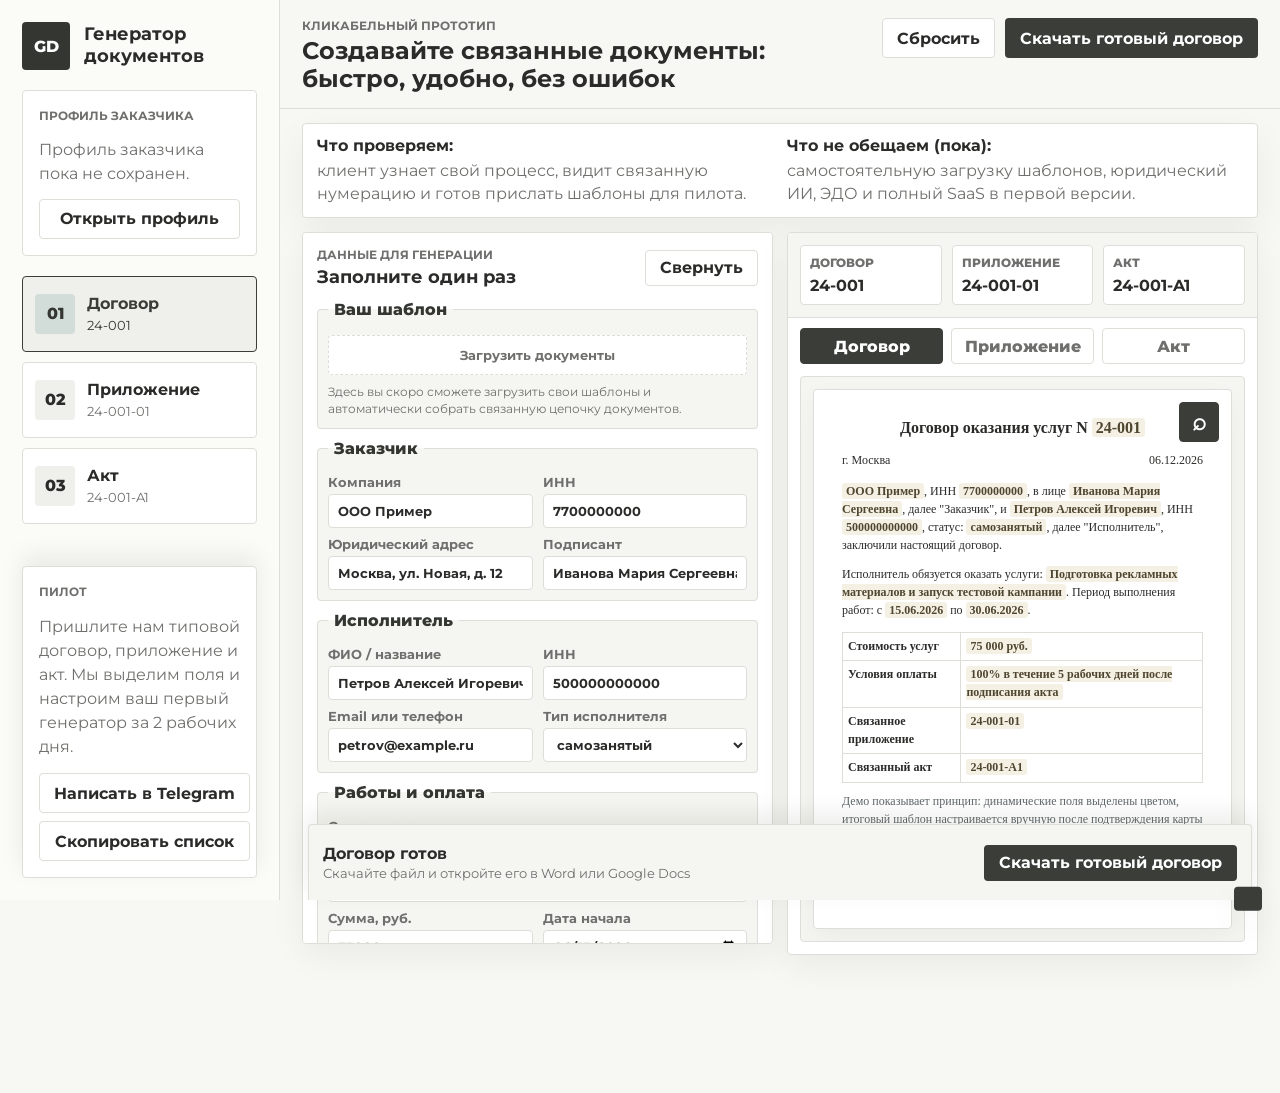
==== commit 2f97f2ba: "Compact published demo layout" ====
--- a/ru/index.html
+++ b/ru/index.html
@@ -51,7 +51,7 @@
 
         <section class="pilot-box" aria-label="Следующий шаг">
           <p class="eyebrow">Пилот</p>
-          <p>Пришлите типовой договор, приложение и акт. Мы выделим поля и настроим ваш первый генератор за 2 рабочих дня.</p>
+          <p>Пришлите нам типовой договор, приложение и акт. Мы выделим поля и настроим ваш первый генератор за 2 рабочих дня.</p>
           <div class="pilot-actions">
             <a class="secondary-action" href="https://t.me/dphnll" target="_blank" rel="noreferrer">Написать в Telegram</a>
             <button class="secondary-action" id="copyChecklistButton" type="button">Скопировать список</button>
@@ -77,7 +77,7 @@
             <span>клиент узнает свой процесс, видит связанную нумерацию и готов прислать шаблоны для пилота.</span>
           </div>
           <div>
-            <strong>Что не обещаем:</strong>
+            <strong>Что не обещаем (пока):</strong>
             <span>самостоятельную загрузку шаблонов, юридический ИИ, ЭДО и полный SaaS в первой версии.</span>
           </div>
         </section>
@@ -95,7 +95,7 @@
             <form id="docForm">
               <fieldset>
                 <legend>Ваш шаблон</legend>
-                <div class="coming-soon-control" aria-disabled="true">Загрузка документов скоро</div>
+                <div class="coming-soon-control" aria-disabled="true">Загрузить документы</div>
                 <p class="upload-note">Здесь вы скоро сможете загрузить свои шаблоны и автоматически собрать связанную цепочку документов.</p>
               </fieldset>
 
@@ -145,7 +145,7 @@
 
               <fieldset>
                 <legend>Работы и оплата</legend>
-                <label>
+                <label class="field-wide">
                   Описание услуги
                   <textarea name="serviceDescription" rows="3">Подготовка рекламных материалов и запуск тестовой кампании</textarea>
                 </label>
@@ -209,12 +209,10 @@
 
             <div class="preview-frame" aria-label="Область просмотра">
               <article class="document-preview">
+                <button class="icon-action dynamic-zoom-action" id="zoomButton" type="button" aria-label="Увеличить документ" title="Увеличить документ">
+                  <span aria-hidden="true">⌕</span>
+                </button>
                 <div class="document-content" id="documentPreview" aria-live="polite"></div>
-                <section class="dynamic-preview-surface" aria-label="Динамический просмотр">
-                  <button class="icon-action dynamic-zoom-action" id="zoomButton" type="button" aria-label="Увеличить документ" title="Увеличить документ">
-                    <span aria-hidden="true">⌕</span>
-                  </button>
-                </section>
               </article>
             </div>
 
--- a/ru/styles.css
+++ b/ru/styles.css
@@ -56,7 +56,7 @@
 .app-shell {
   min-height: 100vh;
   display: grid;
-  grid-template-columns: 300px minmax(0, 1fr);
+  grid-template-columns: 280px minmax(0, 1fr);
 }
 
 .sidebar {
@@ -64,13 +64,13 @@
   top: 0;
   min-height: 100vh;
   height: 100vh;
-  padding: 24px;
+  padding: 22px;
   border-right: 1px solid var(--line);
   background: #fbfbf8;
   color: var(--ink);
   display: flex;
   flex-direction: column;
-  gap: 28px;
+  gap: 20px;
   overflow-y: auto;
 }
 
@@ -120,7 +120,7 @@
 h2 {
   max-width: 760px;
   margin-bottom: 0;
-  font-size: 28px;
+  font-size: 24px;
   line-height: 1.18;
 }
 
@@ -203,7 +203,7 @@
   border: 1px solid var(--line);
   border-radius: 4px;
   background: #ffffff;
-  box-shadow: none;
+  box-shadow: 0 -10px 24px rgba(20, 20, 18, 0.08);
 }
 
 .pilot-box p {
@@ -218,15 +218,15 @@
 }
 
 .workspace {
-  padding: 28px 28px 148px;
+  padding: 22px 22px 138px;
 }
 
 .topbar {
   position: sticky;
   top: 0;
   z-index: 9;
-  margin: -28px -28px 18px;
-  padding: 24px 28px 18px;
+  margin: -22px -22px 14px;
+  padding: 18px 22px 14px;
   background: rgba(247, 247, 244, 0.96);
   border-bottom: 1px solid var(--line);
   backdrop-filter: blur(10px);
@@ -286,8 +286,8 @@
 }
 
 .intro-band {
-  margin-bottom: 18px;
-  padding: 14px 16px;
+  margin-bottom: 14px;
+  padding: 12px 14px;
   border: 1px solid var(--line);
   border-radius: 4px;
   background: #ffffff;
@@ -309,8 +309,8 @@
 
 .content-grid {
   display: grid;
-  grid-template-columns: minmax(360px, 430px) minmax(0, 1fr);
-  gap: 18px;
+  grid-template-columns: repeat(2, minmax(0, 1fr));
+  gap: 14px;
   align-items: stretch;
 }
 
@@ -323,11 +323,13 @@
 }
 
 .form-panel {
-  padding: 18px;
+  max-height: calc(100vh - 188px);
+  padding: 14px;
+  overflow: auto;
 }
 
 .panel-heading {
-  margin-bottom: 16px;
+  margin-bottom: 12px;
   display: flex;
   justify-content: space-between;
   gap: 12px;
@@ -340,45 +342,50 @@
 
 form {
   display: grid;
-  gap: 16px;
+  gap: 10px;
 }
 
 fieldset {
   min-width: 0;
   margin: 0;
-  padding: 14px;
+  padding: 10px;
   border: 1px solid var(--line);
   border-radius: 4px;
   background: var(--accent-aqua);
   display: grid;
-  gap: 10px;
+  grid-template-columns: repeat(2, minmax(0, 1fr));
+  gap: 8px 10px;
 }
 
 legend {
   padding: 0 6px;
-  margin-bottom: 8px;
+  margin-bottom: 6px;
   color: var(--accent-strong);
   font-weight: 800;
 }
 
 label {
   display: grid;
-  gap: 6px;
+  gap: 4px;
   color: var(--muted);
   font-size: 13px;
   font-weight: 700;
+}
+
+.field-wide {
+  grid-column: 1 / -1;
 }
 
 input,
 select,
 textarea {
   width: 100%;
-  min-height: 40px;
+  min-height: 34px;
   border: 1px solid var(--line);
   border-radius: 4px;
   background: #fff;
   color: var(--ink);
-  padding: 9px 10px;
+  padding: 7px 9px;
   outline: none;
 }
 
@@ -387,6 +394,7 @@
 }
 
 .upload-note {
+  grid-column: 1 / -1;
   margin-bottom: 0;
   color: var(--muted);
   font-size: 12px;
@@ -394,6 +402,7 @@
 }
 
 .coming-soon-control {
+  grid-column: 1 / -1;
   min-height: 40px;
   padding: 10px 12px;
   border: 1px dashed var(--line);
@@ -416,14 +425,14 @@
 
 .preview-panel {
   overflow: hidden;
-  min-height: calc(100vh - 178px);
+  min-height: calc(100vh - 188px);
   display: flex;
   flex-direction: column;
   background: #fff;
 }
 
 .linked-numbers {
-  padding: 16px;
+  padding: 12px;
   display: grid;
   grid-template-columns: repeat(3, minmax(0, 1fr));
   gap: 10px;
@@ -432,8 +441,8 @@
 }
 
 .linked-numbers div {
-  min-height: 76px;
-  padding: 12px;
+  min-height: 58px;
+  padding: 9px;
   border: 1px solid var(--line);
   border-radius: 4px;
   background: #ffffff;
@@ -450,12 +459,12 @@
 }
 
 .linked-numbers strong {
-  font-size: 20px;
+  font-size: 16px;
   overflow-wrap: anywhere;
 }
 
 .tabs {
-  padding: 12px 16px 0;
+  padding: 10px 12px 0;
   display: grid;
   grid-template-columns: repeat(3, minmax(0, 1fr));
   gap: 8px;
@@ -478,19 +487,26 @@
 }
 
 .preview-frame {
-  margin: 16px;
-  min-height: 620px;
+  margin: 12px;
+  min-height: 0;
   flex: 1;
-  padding: 14px;
+  padding: 12px;
   border: 1px solid var(--line);
   border-radius: 4px;
   background: var(--accent-aqua);
-  display: flex;
+  display: grid;
+  place-items: center;
+  overflow: hidden;
 }
 
 .document-preview {
-  flex: 1;
-  padding: 32px;
+  position: relative;
+  flex: none;
+  width: min(520px, 100%);
+  height: min(620px, calc(100vh - 360px));
+  min-height: 430px;
+  overflow: hidden;
+  padding: 26px 28px;
   border: 1px solid var(--line);
   border-radius: 4px;
   background: #fff;
@@ -498,7 +514,8 @@
   display: flex;
   flex-direction: column;
   font-family: "Times New Roman", Times, serif;
-  line-height: 1.58;
+  font-size: 12px;
+  line-height: 1.48;
   box-shadow: 0 10px 26px rgba(20, 20, 18, 0.045);
 }
 
@@ -507,16 +524,16 @@
 }
 
 .document-preview h3 {
-  margin: 0 0 18px;
+  margin: 0 36px 12px;
   text-align: center;
-  font-size: 22px;
+  font-size: 16px;
 }
 
 .document-preview .doc-meta {
   display: flex;
   justify-content: space-between;
-  gap: 18px;
-  margin-bottom: 24px;
+  gap: 12px;
+  margin-bottom: 14px;
 }
 
 .document-preview .muted-line {
@@ -526,13 +543,13 @@
 .document-preview table {
   width: 100%;
   border-collapse: collapse;
-  margin: 18px 0;
+  margin: 10px 0;
 }
 
 .document-preview th,
 .document-preview td {
   border: 1px solid var(--line);
-  padding: 8px;
+  padding: 5px;
   text-align: left;
   vertical-align: top;
 }
@@ -545,40 +562,34 @@
   font-weight: 700;
 }
 
-.dynamic-preview-surface {
-  min-height: 300px;
-  flex: 1;
-  margin-top: 32px;
-  border: 1px solid var(--line);
-  border-radius: 4px;
-  background: var(--accent-pale);
-  display: grid;
-  place-items: center;
-}
-
 .dynamic-zoom-action {
-  width: 52px;
-  height: 52px;
-  font-size: 28px;
+  position: absolute;
+  top: 12px;
+  right: 12px;
+  z-index: 2;
+  width: 46px;
+  height: 46px;
+  font-size: 26px;
 }
 
 .download-strip {
-  min-height: 112px;
+  min-height: 76px;
   margin: 0;
   position: fixed;
   right: 28px;
-  bottom: 18px;
-  left: 328px;
+  bottom: 0;
+  left: 308px;
   z-index: 18;
-  padding: 16px;
-  border: 1px solid var(--line);
-  border-radius: 4px;
+  padding: 12px 14px;
+  border: 1px solid var(--line);
+  border-width: 1px 1px 0;
+  border-radius: 4px 4px 0 0;
   display: grid;
   grid-template-columns: minmax(0, 1fr) auto;
   gap: 14px;
   align-items: center;
   background: var(--accent-aqua);
-  box-shadow: 0 -10px 30px rgba(20, 20, 18, 0.08);
+  box-shadow: 0 -10px 24px rgba(20, 20, 18, 0.08);
 }
 
 .icon-action {
@@ -601,14 +612,27 @@
   color: var(--accent);
 }
 
+.dynamic-zoom-action {
+  border-color: var(--accent);
+  background: var(--accent);
+  color: #ffffff;
+}
+
+.dynamic-zoom-action:hover {
+  border-color: var(--accent-strong);
+  background: var(--accent-strong);
+  color: #ffffff;
+}
+
 .download-strip strong,
 .download-strip span {
   display: block;
 }
 
 .download-strip span {
-  margin-top: 4px;
-  color: var(--muted);
+  margin-top: 2px;
+  color: var(--muted);
+  font-size: 13px;
 }
 
 .download-strip > .primary-action {
@@ -748,14 +772,37 @@
 }
 
 .document-preview--zoomed {
+  flex: 1;
+  width: auto;
+  height: auto;
+  min-height: 0;
   margin: 0;
-  min-height: 0;
   max-height: calc(100vh - 128px);
   overflow: auto;
   border: 0;
   border-radius: 0;
   padding: 44px;
   font-size: 18px;
+  line-height: 1.58;
+}
+
+.document-preview--zoomed h3 {
+  margin-bottom: 18px;
+  font-size: 22px;
+}
+
+.document-preview--zoomed .doc-meta {
+  gap: 18px;
+  margin-bottom: 24px;
+}
+
+.document-preview--zoomed table {
+  margin: 18px 0;
+}
+
+.document-preview--zoomed th,
+.document-preview--zoomed td {
+  padding: 8px;
 }
 
 @media (max-width: 1100px) {
@@ -977,11 +1024,6 @@
     min-height: 420px;
   }
 
-  .dynamic-preview-surface {
-    min-height: 180px;
-    margin-top: 20px;
-  }
-
   .preview-panel {
     min-height: auto;
   }
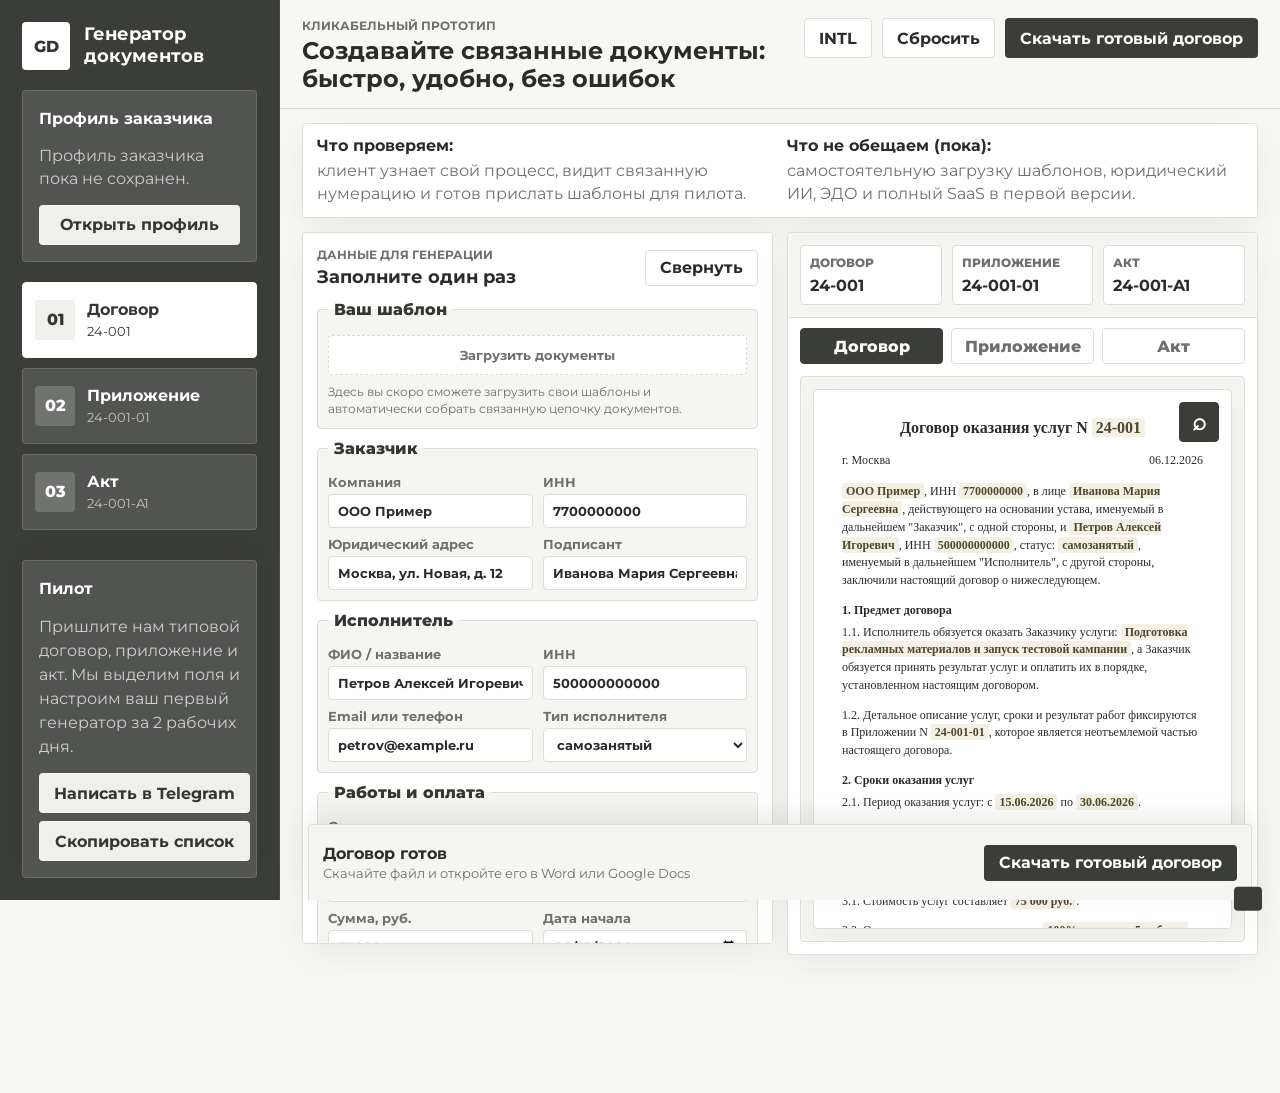
==== commit 43f5e4f7: "Add version switcher to demo" ====
--- a/ru/index.html
+++ b/ru/index.html
@@ -66,6 +66,7 @@
             <h2>Создавайте связанные документы:<br />быстро, удобно, без ошибок</h2>
           </div>
           <div class="topbar-actions">
+            <a class="ghost-action version-switch" href="../intl/" aria-label="Switch to international version">INTL</a>
             <button class="ghost-action" id="resetButton" type="button">Сбросить</button>
             <button class="primary-action" id="downloadButton" type="button">Скачать готовый документ</button>
           </div>
--- a/ru/styles.css
+++ b/ru/styles.css
@@ -65,9 +65,9 @@
   min-height: 100vh;
   height: 100vh;
   padding: 22px;
-  border-right: 1px solid var(--line);
-  background: #fbfbf8;
-  color: var(--ink);
+  border-right: 1px solid rgba(255, 255, 255, 0.08);
+  background: var(--accent);
+  color: #ffffff;
   display: flex;
   flex-direction: column;
   gap: 20px;
@@ -87,8 +87,8 @@
   display: grid;
   place-items: center;
   border-radius: 4px;
-  background: var(--accent-strong);
-  color: #ffffff;
+  background: #ffffff;
+  color: var(--accent-strong);
   font-weight: 800;
 }
 
@@ -101,12 +101,13 @@
 }
 
 .sidebar .eyebrow {
-  color: var(--muted);
+  color: rgba(255, 255, 255, 0.62);
 }
 
 h1,
 h2,
 h3,
+h4,
 p {
   margin-top: 0;
 }
@@ -136,25 +137,25 @@
 
 .customer-profile-box {
   padding: 16px;
-  border: 1px solid var(--line);
-  border-radius: 4px;
-  background: #ffffff;
-  color: var(--ink);
+  border: 1px solid rgba(255, 255, 255, 0.14);
+  border-radius: 4px;
+  background: rgba(255, 255, 255, 0.12);
+  color: #ffffff;
 }
 
 .customer-profile-box p {
   margin-bottom: 14px;
-  color: var(--muted);
+  color: rgba(255, 255, 255, 0.7);
   line-height: 1.45;
 }
 
 .package-item {
   min-height: 76px;
   padding: 12px;
-  border: 1px solid var(--line);
-  border-radius: 4px;
-  background: #ffffff;
-  color: var(--ink);
+  border: 1px solid rgba(255, 255, 255, 0.14);
+  border-radius: 4px;
+  background: rgba(255, 255, 255, 0.12);
+  color: #ffffff;
   display: grid;
   grid-template-columns: 40px minmax(0, 1fr);
   gap: 12px;
@@ -163,9 +164,9 @@
 }
 
 .package-item.active {
-  border-color: var(--accent);
-  background: var(--accent-soft);
-  color: var(--accent);
+  border-color: #ffffff;
+  background: #ffffff;
+  color: var(--accent-strong);
 }
 
 .package-item.active small {
@@ -173,7 +174,7 @@
 }
 
 .package-item.active .doc-icon {
-  background: rgba(0, 83, 77, 0.12);
+  background: var(--accent-soft);
   color: var(--accent-strong);
 }
 
@@ -184,7 +185,7 @@
 
 .package-item small {
   margin-top: 4px;
-  color: var(--muted);
+  color: rgba(255, 255, 255, 0.66);
 }
 
 .doc-icon {
@@ -193,23 +194,32 @@
   display: grid;
   place-items: center;
   border-radius: 4px;
-  background: var(--accent-soft);
+  background: rgba(255, 255, 255, 0.18);
+  color: #ffffff;
   font-weight: 800;
 }
 
 .pilot-box {
   margin-top: auto;
   padding: 16px;
-  border: 1px solid var(--line);
-  border-radius: 4px;
-  background: #ffffff;
+  border: 1px solid rgba(255, 255, 255, 0.14);
+  border-radius: 4px;
+  background: rgba(255, 255, 255, 0.12);
   box-shadow: 0 -10px 24px rgba(20, 20, 18, 0.08);
 }
 
 .pilot-box p {
   margin-bottom: 14px;
-  color: var(--muted);
+  color: rgba(255, 255, 255, 0.72);
   line-height: 1.5;
+}
+
+.customer-profile-box .eyebrow,
+.pilot-box .eyebrow {
+  color: #ffffff;
+  font-size: inherit;
+  font-weight: 700;
+  text-transform: none;
 }
 
 .pilot-actions {
@@ -259,6 +269,11 @@
   place-items: center;
 }
 
+a.ghost-action {
+  display: grid;
+  place-items: center;
+}
+
 .primary-action {
   background: var(--accent);
   color: #fff;
@@ -275,10 +290,20 @@
   color: var(--ink);
 }
 
+.sidebar .secondary-action {
+  border-color: rgba(255, 255, 255, 0.2);
+  background: var(--accent-soft);
+  color: var(--accent-strong);
+}
+
 .ghost-action {
   border-color: var(--line);
   background: #fff;
   color: var(--ink);
+}
+
+.version-switch {
+  min-width: 58px;
 }
 
 .compact {
@@ -529,6 +554,11 @@
   font-size: 16px;
 }
 
+.document-preview h4 {
+  margin: 10px 0 4px;
+  font-size: 12px;
+}
+
 .document-preview .doc-meta {
   display: flex;
   justify-content: space-between;
@@ -552,6 +582,11 @@
   padding: 5px;
   text-align: left;
   vertical-align: top;
+}
+
+.document-preview .requisites-table th,
+.document-preview .requisites-table td {
+  width: 50%;
 }
 
 .field-token {
@@ -698,12 +733,12 @@
 
 .preview-modal__dialog {
   position: relative;
-  width: min(980px, calc(100vw - 56px));
+  width: min(720px, calc(100vw - 56px), calc((100vh - 128px) * 0.707));
   max-height: calc(100vh - 56px);
   border-radius: 4px;
-  background: var(--panel);
+  background: transparent;
   box-shadow: 0 28px 80px rgba(0, 0, 0, 0.22);
-  overflow: hidden;
+  overflow: visible;
   display: grid;
   grid-template-rows: auto minmax(0, 1fr);
 }
@@ -723,7 +758,9 @@
 .preview-modal__header {
   min-height: 72px;
   padding: 14px 18px;
-  border-bottom: 1px solid var(--line);
+  border: 1px solid var(--line);
+  border-bottom: 0;
+  border-radius: 4px 4px 0 0;
   display: flex;
   justify-content: space-between;
   gap: 18px;
@@ -772,23 +809,30 @@
 }
 
 .document-preview--zoomed {
-  flex: 1;
-  width: auto;
+  flex: none;
+  width: 100%;
+  aspect-ratio: 1 / 1.414;
   height: auto;
   min-height: 0;
   margin: 0;
   max-height: calc(100vh - 128px);
   overflow: auto;
-  border: 0;
-  border-radius: 0;
+  border: 1px solid var(--line);
+  border-radius: 0 0 4px 4px;
   padding: 44px;
   font-size: 18px;
   line-height: 1.58;
+  box-shadow: none;
 }
 
 .document-preview--zoomed h3 {
   margin-bottom: 18px;
   font-size: 22px;
+}
+
+.document-preview--zoomed h4 {
+  margin: 18px 0 8px;
+  font-size: 18px;
 }
 
 .document-preview--zoomed .doc-meta {
@@ -899,9 +943,9 @@
     grid-template-columns: minmax(0, 1fr) auto;
     gap: 12px;
     align-items: center;
-    background: #ffffff;
-    color: var(--ink);
-    box-shadow: 0 10px 28px rgba(20, 20, 18, 0.08);
+    background: var(--accent);
+    color: #ffffff;
+    box-shadow: 0 10px 28px rgba(20, 20, 18, 0.18);
   }
 
   .customer-profile-box .eyebrow {
@@ -917,12 +961,12 @@
 
   .profile-status-label {
     display: block;
-    color: var(--muted);
+    color: rgba(255, 255, 255, 0.72);
   }
 
   .profile-status-company {
     display: block;
-    color: var(--ink);
+    color: #ffffff;
     font-weight: 700;
     overflow-wrap: normal;
   }
@@ -931,9 +975,9 @@
     width: auto;
     min-height: 36px;
     padding: 0 12px;
-    border-color: var(--accent);
-    background: var(--accent);
-    color: #ffffff;
+    border-color: rgba(255, 255, 255, 0.16);
+    background: var(--accent-soft);
+    color: var(--accent-strong);
   }
 
   .topbar {
@@ -1004,6 +1048,7 @@
   }
 
   .topbar-actions button,
+  .topbar-actions a,
   .download-strip button {
     width: 100%;
   }
@@ -1061,6 +1106,10 @@
   }
 
   .document-preview--zoomed {
+    width: 100%;
+    height: calc(100vh - 96px);
+    aspect-ratio: auto;
+    min-height: 0;
     max-height: calc(100vh - 96px);
     padding: 22px;
     font-size: 16px;
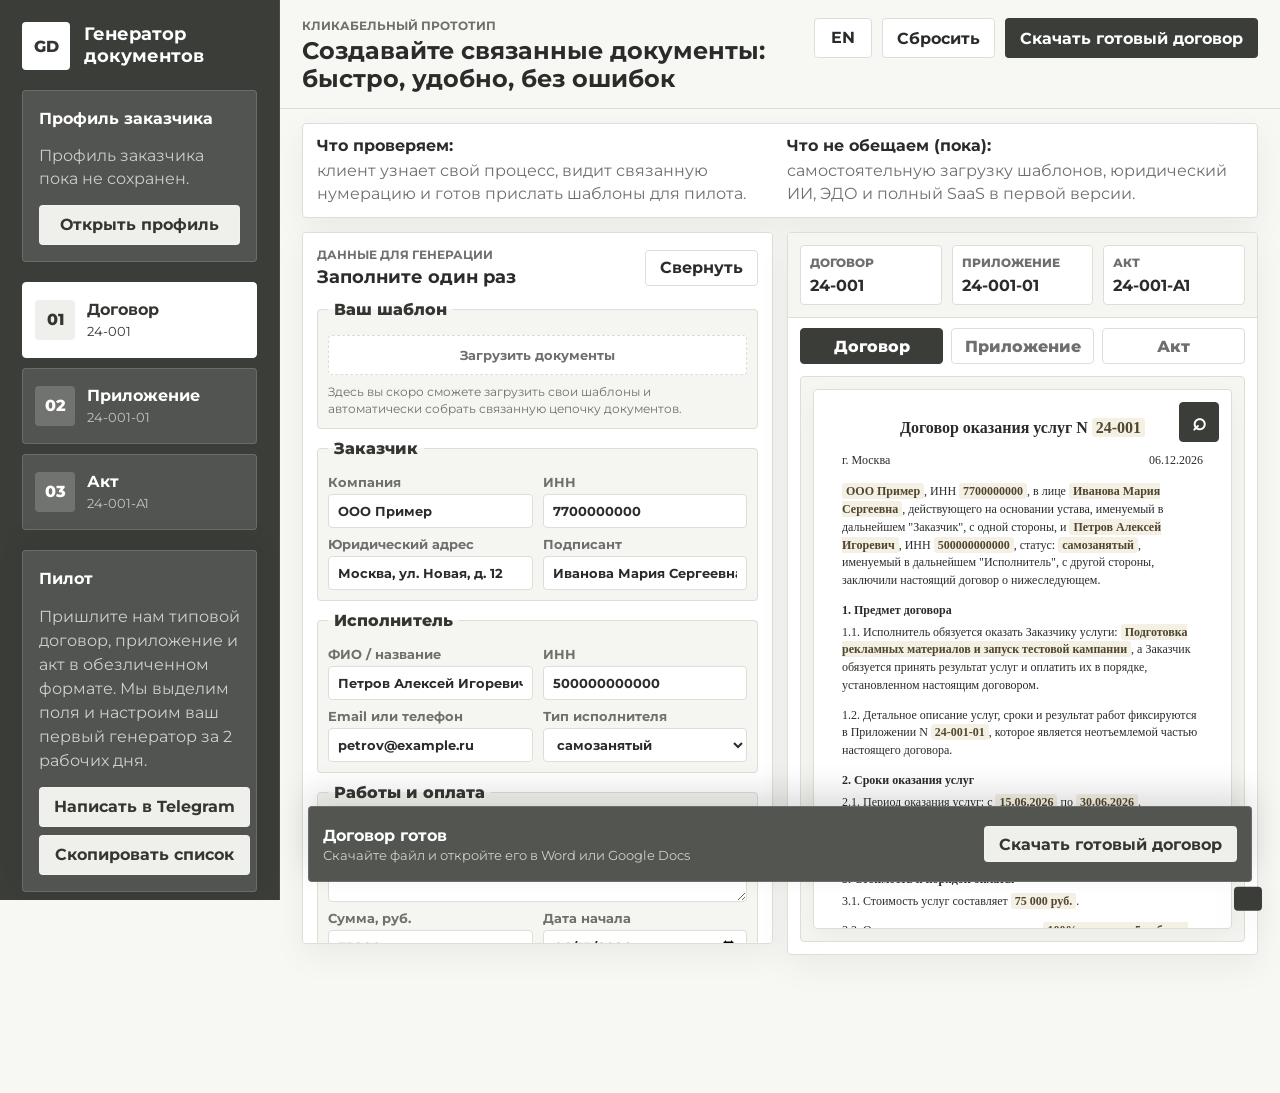
==== commit 34eb7b1f: "Refine published demo CTA panel" ====
--- a/ru/index.html
+++ b/ru/index.html
@@ -51,7 +51,7 @@
 
         <section class="pilot-box" aria-label="Следующий шаг">
           <p class="eyebrow">Пилот</p>
-          <p>Пришлите нам типовой договор, приложение и акт. Мы выделим поля и настроим ваш первый генератор за 2 рабочих дня.</p>
+          <p>Пришлите нам типовой договор, приложение и акт в обезличенном формате. Мы выделим поля и настроим ваш первый генератор за 2 рабочих дня.</p>
           <div class="pilot-actions">
             <a class="secondary-action" href="https://t.me/dphnll" target="_blank" rel="noreferrer">Написать в Telegram</a>
             <button class="secondary-action" id="copyChecklistButton" type="button">Скопировать список</button>
@@ -66,7 +66,7 @@
             <h2>Создавайте связанные документы:<br />быстро, удобно, без ошибок</h2>
           </div>
           <div class="topbar-actions">
-            <a class="ghost-action version-switch" href="../intl/" aria-label="Switch to international version">INTL</a>
+            <a class="ghost-action version-switch" href="../intl/" aria-label="Switch to English version">EN</a>
             <button class="ghost-action" id="resetButton" type="button">Сбросить</button>
             <button class="primary-action" id="downloadButton" type="button">Скачать готовый документ</button>
           </div>
--- a/ru/styles.css
+++ b/ru/styles.css
@@ -26,11 +26,49 @@
 
 * {
   box-sizing: border-box;
+  -ms-overflow-style: none;
+  scrollbar-width: none;
+}
+
+*::-webkit-scrollbar {
+  width: 0;
+  height: 0;
+  display: none;
+}
+
+*::-webkit-scrollbar:horizontal {
+  height: 0;
+}
+
+*::-webkit-scrollbar-corner {
+  background: transparent;
+}
+
+.sidebar,
+.form-panel,
+.profile-modal__body,
+.document-preview--zoomed {
+  -ms-overflow-style: none;
+  scrollbar-width: none;
+}
+
+.sidebar::-webkit-scrollbar,
+.form-panel::-webkit-scrollbar,
+.profile-modal__body::-webkit-scrollbar,
+.document-preview--zoomed::-webkit-scrollbar {
+  width: 0;
+  height: 0;
+  display: none;
+}
+
+html {
+  overflow-x: clip;
 }
 
 body {
   margin: 0;
   min-width: 320px;
+  overflow-x: clip;
   background: var(--bg);
   color: var(--ink);
   font-family: Montserrat, "Segoe UI", Arial, sans-serif;
@@ -57,6 +95,7 @@
   min-height: 100vh;
   display: grid;
   grid-template-columns: 280px minmax(0, 1fr);
+  overflow-x: clip;
 }
 
 .sidebar {
@@ -229,6 +268,7 @@
 
 .workspace {
   padding: 22px 22px 138px;
+  overflow-x: clip;
 }
 
 .topbar {
@@ -304,6 +344,9 @@
 
 .version-switch {
   min-width: 58px;
+  height: 40px;
+  line-height: 1;
+  align-self: stretch;
 }
 
 .compact {
@@ -350,7 +393,8 @@
 .form-panel {
   max-height: calc(100vh - 188px);
   padding: 14px;
-  overflow: auto;
+  overflow-y: auto;
+  overflow-x: hidden;
 }
 
 .panel-heading {
@@ -611,20 +655,22 @@
   min-height: 76px;
   margin: 0;
   position: fixed;
-  right: 28px;
-  bottom: 0;
+  right: auto;
+  bottom: 18px;
   left: 308px;
+  width: calc(100vw - 336px);
   z-index: 18;
   padding: 12px 14px;
-  border: 1px solid var(--line);
-  border-width: 1px 1px 0;
-  border-radius: 4px 4px 0 0;
+  border: 1px solid rgba(255, 255, 255, 0.14);
+  border-radius: 4px;
   display: grid;
   grid-template-columns: minmax(0, 1fr) auto;
   gap: 14px;
   align-items: center;
-  background: var(--accent-aqua);
-  box-shadow: 0 -10px 24px rgba(20, 20, 18, 0.08);
+  overflow: hidden;
+  background: #535551;
+  color: #ffffff;
+  box-shadow: 0 -14px 30px rgba(20, 20, 18, 0.14);
 }
 
 .icon-action {
@@ -666,12 +712,20 @@
 
 .download-strip span {
   margin-top: 2px;
-  color: var(--muted);
+  color: rgba(255, 255, 255, 0.72);
   font-size: 13px;
 }
 
 .download-strip > .primary-action {
   justify-self: end;
+  background: var(--accent-soft);
+  color: var(--accent-strong);
+  border-color: rgba(255, 255, 255, 0.2);
+}
+
+.download-strip > .primary-action:hover {
+  background: #ffffff;
+  color: var(--accent-strong);
 }
 
 .toast {
@@ -789,7 +843,8 @@
 
 .profile-modal__body {
   padding: 18px;
-  overflow: auto;
+  overflow-y: auto;
+  overflow-x: hidden;
   display: grid;
   grid-template-columns: repeat(2, minmax(0, 1fr));
   gap: 14px;
@@ -816,7 +871,8 @@
   min-height: 0;
   margin: 0;
   max-height: calc(100vh - 128px);
-  overflow: auto;
+  overflow-y: auto;
+  overflow-x: hidden;
   border: 1px solid var(--line);
   border-radius: 0 0 4px 4px;
   padding: 44px;
@@ -907,6 +963,7 @@
   .download-strip {
     right: 18px;
     left: 18px;
+    width: auto;
   }
 
   .content-grid {
@@ -1034,9 +1091,10 @@
     margin: 0;
     padding: 12px;
     position: fixed;
-    right: 0;
+    right: auto;
     bottom: 0;
     left: 0;
+    width: 100%;
     z-index: 18;
     border-width: 1px 0 0;
     border-radius: 4px 4px 0 0;
